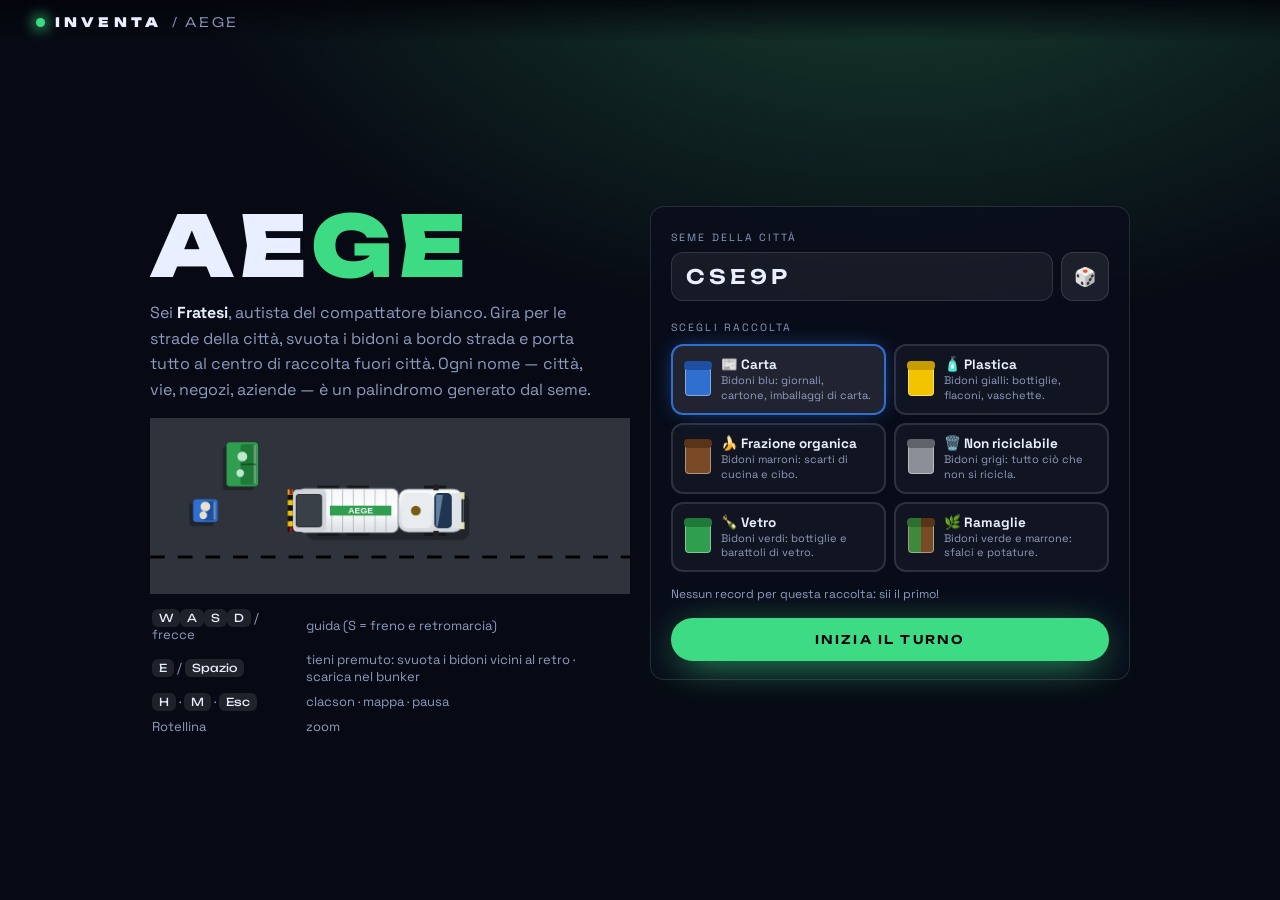
==== aege.html @ fedf2d28 "AEGE: gioco di raccolta rifiuti con compattatore, nomi palindromi, scelta della raccolta Co-Authored" ====
<!doctype html>
<html lang="it">
<head>
<meta charset="utf-8">
<meta name="viewport" content="width=device-width,initial-scale=1,maximum-scale=1,user-scalable=no,viewport-fit=cover">
<meta name="theme-color" content="#05060d">
<title>Inventa · AEGE</title>
<meta name="description" content="AEGE: guida il compattatore bianco e svuota i bidoni della raccolta differenziata. Città, aziende e strade sono palindromi generati dal seme.">
<link rel="icon" href="data:image/svg+xml,%3Csvg xmlns='http://www.w3.org/2000/svg' viewBox='0 0 64 64'%3E%3Crect width='64' height='64' rx='10' fill='%2305060d'/%3E%3Crect x='6' y='22' width='36' height='20' rx='3' fill='%23ffffff'/%3E%3Crect x='44' y='28' width='14' height='14' rx='3' fill='%23e9efff'/%3E%3Crect x='10' y='30' width='24' height='5' fill='%232f9e4f'/%3E%3Ccircle cx='16' cy='46' r='5' fill='%23888'/%3E%3Ccircle cx='48' cy='46' r='5' fill='%23888'/%3E%3C/svg%3E">
<link rel="preconnect" href="https://fonts.googleapis.com">
<link href="https://fonts.googleapis.com/css2?family=Space+Grotesk:wght@300;400;500;700&family=Unbounded:wght@300;600;900&display=swap" rel="stylesheet">
<link rel="stylesheet" href="shared.css">
<style>
:root{--ac:#3ddc84;--gl:rgba(10,14,28,.78)}
html,body{height:100%;overflow:hidden;overscroll-behavior:none;touch-action:manipulation;user-select:none;-webkit-user-select:none}
#cv{position:fixed;inset:0;width:100%;height:100%;display:block;background:#0b1018;touch-action:none}
.hide{display:none!important}
.glass{background:var(--gl);border:1px solid var(--line);border-radius:14px;backdrop-filter:blur(10px);-webkit-backdrop-filter:blur(10px)}
#hud{position:fixed;inset:0;pointer-events:none;z-index:5}
#hud>*{position:absolute}
#hl{left:max(12px,env(safe-area-inset-left));top:max(10px,env(safe-area-inset-top));display:flex;flex-direction:column;gap:6px;align-items:flex-start}
.chip{display:inline-flex;align-items:center;gap:8px;padding:7px 12px;border-radius:99px;font-size:13px;font-weight:500;letter-spacing:.02em}
.chip b{font-family:var(--disp);font-weight:600;color:var(--ac)}
.dot{width:12px;height:12px;border-radius:4px;display:inline-block;border:1px solid rgba(255,255,255,.5)}
#hr{right:max(12px,env(safe-area-inset-right));top:max(10px,env(safe-area-inset-top));display:flex;flex-direction:column;gap:8px;align-items:flex-end}
#hbtn{display:flex;gap:6px;pointer-events:auto}
#hbtn button{width:40px;height:40px;border-radius:12px;display:grid;place-items:center;font-size:17px}
#obj{left:50%;top:max(10px,env(safe-area-inset-top));transform:translateX(-50%);padding:8px 16px;font-size:13px;text-align:center;max-width:min(520px,52vw)}
#obj small{display:block;color:var(--dim);font-size:11px;letter-spacing:.06em}
#dash{left:50%;bottom:max(12px,env(safe-area-inset-bottom));transform:translateX(-50%);display:flex;align-items:flex-end;gap:16px;padding:10px 18px}
#spd{font-family:var(--disp);font-weight:900;font-size:36px;line-height:1;min-width:2.3ch;text-align:right}
#spd small{font-size:11px;font-weight:300;letter-spacing:.12em;margin-left:4px;color:var(--dim)}
.gauge{display:flex;flex-direction:column;gap:5px;min-width:150px}
.gauge .lb{white-space:nowrap;gap:8px;font-size:10.5px;letter-spacing:.1em;color:var(--dim);text-transform:uppercase;display:flex;justify-content:space-between}
.gauge i{height:8px;border-radius:9px;background:rgba(255,255,255,.14);overflow:hidden;display:block}.gauge i b{display:block;height:100%;background:var(--ac);transition:width .15s}
.gauge.full i b{background:#ff7a3d}
#prompt{left:50%;bottom:calc(max(12px,env(safe-area-inset-bottom)) + 84px);transform:translateX(-50%);padding:9px 16px;font-size:14px;text-align:center;white-space:nowrap;max-width:92vw;overflow:hidden;text-overflow:ellipsis}
#prompt kbd{font-family:var(--disp);background:var(--ac);color:#04160c;border-radius:6px;padding:2px 7px;margin-right:6px;font-size:12px}
#mini{right:max(12px,env(safe-area-inset-right));bottom:max(12px,env(safe-area-inset-bottom));width:198px;height:144px;border-radius:12px;border:2px solid rgba(255,255,255,.28);box-shadow:0 8px 30px rgba(0,0,0,.5);pointer-events:auto}
#touch{inset:0;pointer-events:none}
#touch button{position:absolute;pointer-events:auto;border-radius:50%;width:68px;height:68px;background:rgba(10,14,28,.55);border:1px solid rgba(255,255,255,.22);font-size:24px;display:grid;place-items:center;touch-action:none}
#touch button.on,#touch button:active{background:rgba(61,220,132,.45)}
#tL{left:14px;bottom:20px}#tR{left:92px;bottom:20px}
#tG{right:14px;bottom:20px}#tB{right:92px;bottom:20px}
#tA{right:20px;bottom:104px;width:84px!important;height:84px!important;font-size:30px!important;background:rgba(61,220,132,.35)!important}
.mob #mini{width:120px;height:88px;bottom:auto;top:max(60px,env(safe-area-inset-top));right:max(10px,env(safe-area-inset-right))}
.mob #hbtn{display:none}
.mob #dash{bottom:max(100px,calc(env(safe-area-inset-bottom) + 100px));padding:7px 12px;gap:10px}
.mob #spd{font-size:26px}.mob .gauge{min-width:100px}
.mob #prompt{bottom:calc(max(12px,env(safe-area-inset-bottom)) + 168px);font-size:13px}
.mob #obj{left:12px;transform:none;top:calc(max(8px,env(safe-area-inset-top)) + 84px);max-width:calc(100vw - 150px);text-align:left;font-size:12px;padding:6px 12px}
.mob #hl{flex-direction:row;flex-wrap:wrap;max-width:calc(100vw - 150px);gap:5px}
.mob .chip{font-size:11.5px;padding:5px 10px;gap:6px}
.mob #hr{top:auto;bottom:max(10px,env(safe-area-inset-bottom));right:auto;left:50%;transform:translateX(-50%);display:none}
#toast{top:max(150px,calc(env(safe-area-inset-top) + 150px))!important;white-space:normal;max-width:min(560px,92vw);text-align:center;border-radius:18px;line-height:1.4}
/* modali */
#modal{position:fixed;inset:0;z-index:20;display:grid;place-items:center;background:rgba(2,4,10,.6);backdrop-filter:blur(4px);padding:14px}
#modal .box{width:min(620px,100%);max-height:calc(100vh - 28px);overflow:auto;padding:22px 24px;background:rgba(12,16,32,.96);border:1px solid var(--line);border-radius:18px;box-shadow:0 30px 80px rgba(0,0,0,.6);touch-action:pan-y}
#modal h2{font-family:var(--disp);font-weight:900;font-size:20px;letter-spacing:.06em;margin-bottom:4px}
#modal .sub{color:var(--dim);font-size:13px;margin-bottom:10px;line-height:1.5}
.kv{display:grid;grid-template-columns:repeat(auto-fit,minmax(130px,1fr));gap:8px;margin:10px 0}
.kv div{padding:9px 11px;border-radius:12px;background:rgba(255,255,255,.05);font-size:11px;color:var(--dim);letter-spacing:.06em;text-transform:uppercase}
.kv b{display:block;font-family:var(--disp);font-size:17px;color:var(--ink);letter-spacing:0;margin-top:2px;text-transform:none}
.stars{font-size:34px;letter-spacing:6px;color:#ffd24d;margin:6px 0}
.mb{font-family:var(--disp);font-weight:600;font-size:11px;letter-spacing:.14em;text-transform:uppercase;padding:11px 18px;border-radius:99px;background:var(--ac);color:#04160c;pointer-events:auto;white-space:nowrap}
.mb.gh{background:rgba(255,255,255,.08);color:var(--ink);border:1px solid var(--line)}
.btns{display:flex;gap:8px;flex-wrap:wrap;margin-top:14px}
/* mappa */
#mapov{position:fixed;inset:0;z-index:18;background:rgba(5,8,15,.92);display:grid;place-items:center;padding:14px}
#mapov canvas{max-width:100%;max-height:calc(100vh - 28px);border-radius:14px;border:1px solid var(--line)}
#mapclose{position:absolute;left:12px;top:12px;width:42px;height:42px;border-radius:50%;font-size:17px;background:var(--gl);border:1px solid var(--line)}
/* start */
#start{position:fixed;inset:0;z-index:25;overflow:auto;background:radial-gradient(1200px 700px at 70% -10%,#17402f 0,#070a14 60%),#05060d;display:grid;place-items:center;padding:70px 20px 24px;touch-action:pan-y}
#start .in{width:min(980px,100%);display:grid;grid-template-columns:1fr 1fr;gap:20px;align-items:start}
@media(max-width:820px){#start .in{grid-template-columns:minmax(0,1fr)}#start{place-items:start center}}
#start .in>*{min-width:0}
#start h1{font-family:var(--disp);font-weight:900;font-size:clamp(46px,9vw,84px);letter-spacing:.06em;line-height:.95}
#start h1 span{color:var(--ac)}
#start .lead{color:var(--dim);margin:14px 0 16px;line-height:1.6;max-width:46ch}
#start .pn{padding:18px 20px}
#start label,.lbl{font-size:10.5px;letter-spacing:.2em;text-transform:uppercase;color:var(--dim)}
.seedrow{display:flex;gap:8px;margin:6px 0 14px}
.seedrow input{flex:1;font-family:var(--disp);font-weight:600;font-size:20px;letter-spacing:.2em;text-transform:uppercase;background:rgba(255,255,255,.06);border:1px solid var(--line);border-radius:12px;padding:11px 14px;color:var(--ink);min-width:0;outline:none;user-select:text;-webkit-user-select:text}
.seedrow input:focus{border-color:var(--ac)}
.seedrow button{width:48px;border-radius:12px;background:rgba(255,255,255,.08);border:1px solid var(--line);font-size:18px}
#kinds{display:grid;grid-template-columns:repeat(2,1fr);gap:8px;margin:8px 0 14px}
.kc{display:flex;gap:10px;align-items:center;text-align:left;padding:10px 12px;border-radius:12px;border:2px solid var(--line);background:rgba(255,255,255,.04)}
.kc.on{border-color:var(--c);background:rgba(255,255,255,.1);box-shadow:0 0 22px -8px var(--c)}
.kc .bn{width:26px;height:32px;border-radius:5px 5px 4px 4px;background:var(--c);position:relative;flex:none;border:1px solid rgba(255,255,255,.4)}
.kc .bn::before{content:'';position:absolute;left:-2px;right:-2px;top:-4px;height:9px;border-radius:4px;background:var(--l)}
.kc.two .bn{background:linear-gradient(90deg,#3d8a3d 50%,#7a4a27 50%)}
.kc.two .bn::before{background:linear-gradient(90deg,#2f6f2f 50%,#5a3419 50%)}
.kc .nm{font-weight:700;font-size:13.5px}.kc .ds{font-size:11px;color:var(--dim);line-height:1.35}
#best{font-size:12px;color:var(--dim);margin:10px 0}
.help td{padding:3px 12px 3px 0;font-size:13px;color:var(--dim)}.help kbd{font-family:var(--disp);font-size:11px;background:rgba(255,255,255,.1);border-radius:6px;padding:2px 7px;color:var(--ink)}
.mob .help{display:none}
#start .btn{width:100%;margin-top:6px}
#truckprev{width:100%;height:auto;display:block;margin:12px 0 4px}
@media(max-width:640px){#modal .box{padding:16px 14px}.top{display:none}#kinds{grid-template-columns:1fr}}
</style>
</head>
<body>
<canvas id="cv"></canvas>

<div id="hud" class="hide">
  <div id="hl">
    <div class="chip glass">⏱ <b id="hTime">20:00</b></div>
    <div class="chip glass">♻ <b id="hBins">0/0</b></div>
    <div class="chip glass">★ <b id="hScore">0</b></div>
  </div>
  <div id="obj" class="glass"><span id="oT">—</span><small id="oS"></small></div>
  <div id="hr">
    <div class="chip glass"><span class="dot" id="hDot"></span><b id="hKind" style="color:var(--ink)">—</b></div>
    <div id="hbtn">
      <button class="glass" id="bMap" title="Mappa (M)">🗺</button>
      <button class="glass" id="bSnd" title="Audio">🔊</button>
      <button class="glass" id="bPause" title="Pausa (Esc)">⏸</button>
    </div>
  </div>
  <div id="dash" class="glass">
    <div id="spd">0<small>km/h</small></div>
    <div class="gauge" id="gLoad"><div class="lb"><span>Carico</span><span id="gTxt">0 / 0 L</span></div><i><b id="gBar" style="width:0"></b></i></div>
  </div>
  <div id="prompt" class="glass hide"></div>
  <canvas id="mini" class="glass" width="396" height="288"></canvas>
  <div id="touch" class="hide">
    <button id="tL">◀</button><button id="tR">▶</button>
    <button id="tB">▼</button><button id="tG">▲</button>
    <button id="tA">♻</button>
  </div>
</div>

<div id="mapov" class="hide"><button id="mapclose">✕</button><canvas id="mapcv"></canvas></div>
<div id="modal" class="hide"><div class="box" id="mbox"></div></div>
<div id="toast"></div>

<div id="start">
  <div class="top"><a class="brand" href="index.html"><i></i>INVENTA <span class="crumb">/ AEGE</span></a></div>
  <div class="in">
    <div>
      <h1>AE<span>GE</span></h1>
      <p class="lead">Sei <b style="color:var(--ink)">Fratesi</b>, autista del compattatore bianco. Gira per le strade della città, svuota i bidoni a bordo strada e porta tutto al centro di raccolta fuori città. Ogni nome — città, vie, negozi, aziende — è un palindromo generato dal seme.</p>
      <canvas id="truckprev" width="520" height="190"></canvas>
      <table class="help" style="margin-top:10px">
        <tr><td><kbd>W</kbd><kbd>A</kbd><kbd>S</kbd><kbd>D</kbd> / frecce</td><td>guida (S = freno e retromarcia)</td></tr>
        <tr><td><kbd>E</kbd> / <kbd>Spazio</kbd></td><td>tieni premuto: svuota i bidoni vicini al retro · scarica nel bunker</td></tr>
        <tr><td><kbd>H</kbd> · <kbd>M</kbd> · <kbd>Esc</kbd></td><td>clacson · mappa · pausa</td></tr>
        <tr><td>Rotellina</td><td>zoom</td></tr>
      </table>
    </div>
    <div class="glass pn">
      <label>Seme della città</label>
      <div class="seedrow"><input id="seedIn" maxlength="12" autocomplete="off" spellcheck="false"><button id="dice" title="Nuovo seme">🎲</button></div>
      <label>Scegli raccolta</label>
      <div id="kinds"></div>
      <div id="best"></div>
      <button class="btn" id="go">Inizia il turno</button>
    </div>
  </div>
</div>
<script src="aege/gen.js"></script>
<script src="aege/render.js"></script>
<script src="aege/game.js"></script>
</body>
</html>
---- shared.css ----
/* Inventa · stile condiviso (hub + strumenti) */
:root{
  --bg:#03040a; --ink:#e9efff; --dim:#8f9bbd; --ac:#35d0ff;
  --glass:rgba(14,18,36,.62); --line:rgba(255,255,255,.12);
  --disp:'Unbounded','Space Grotesk',system-ui,sans-serif;
  --body:'Space Grotesk',system-ui,-apple-system,'Segoe UI',sans-serif;
}
*{box-sizing:border-box;margin:0;padding:0;-webkit-tap-highlight-color:transparent}
html{background:var(--bg)}
body{min-height:100%;background:var(--bg);color:var(--ink);font-family:var(--body);overflow-x:hidden}
button{font:inherit;color:inherit;background:none;border:0;cursor:pointer}
a{color:inherit}
.top{position:fixed;left:0;right:0;top:0;z-index:10;display:flex;justify-content:space-between;align-items:center;padding:max(14px,env(safe-area-inset-top)) clamp(14px,3vw,36px) 12px;background:linear-gradient(180deg,rgba(3,4,10,.85),transparent)}
.brand{font-family:var(--disp);font-weight:900;letter-spacing:.32em;font-size:13px;display:flex;gap:10px;align-items:center;text-decoration:none;color:var(--ink)}
.brand i{width:9px;height:9px;border-radius:50%;background:var(--ac);box-shadow:0 0 14px 2px var(--ac);display:inline-block;animation:beat 1.6s infinite}
.brand .crumb{color:var(--dim);font-weight:300;letter-spacing:.2em}
@keyframes beat{50%{transform:scale(.55);opacity:.5}}
.tools{display:flex;gap:8px;flex-wrap:wrap;justify-content:flex-end}
.pill{font-size:12px;letter-spacing:.08em;text-transform:uppercase;padding:9px 14px;border-radius:99px;background:var(--glass);border:1px solid var(--line);backdrop-filter:blur(10px);-webkit-backdrop-filter:blur(10px);transition:.25s;white-space:nowrap;text-decoration:none;display:inline-block}
.pill:hover{border-color:var(--ac);box-shadow:0 0 18px -4px var(--ac);transform:translateY(-1px)}
.pill b{color:var(--ac);font-weight:700}
.pill.off{opacity:.5}
.btn{font-family:var(--disp);font-weight:600;font-size:12px;letter-spacing:.18em;text-transform:uppercase;padding:14px 22px;border-radius:99px;color:#04060f;background:var(--ac);box-shadow:0 8px 40px -10px var(--ac);transition:transform .2s,box-shadow .3s,filter .2s}
.btn:hover{transform:translateY(-2px);filter:brightness(1.12)}
.btn:active{transform:scale(.97)}
.btn.ghost{color:var(--ink);background:rgba(255,255,255,.06);border:1px solid var(--line);box-shadow:none}
.btn.ghost:hover{border-color:var(--ac);box-shadow:0 0 22px -8px var(--ac)}
#toast{position:fixed;left:50%;top:max(70px,env(safe-area-inset-top));transform:translate(-50%,-20px);opacity:0;z-index:30;padding:11px 20px;border-radius:99px;background:rgba(10,14,30,.88);border:1px solid var(--ac);backdrop-filter:blur(10px);font-size:13px;letter-spacing:.06em;transition:.45s;pointer-events:none;box-shadow:0 0 30px -6px var(--ac);white-space:nowrap;max-width:92vw;overflow:hidden;text-overflow:ellipsis}
#toast.show{opacity:1;transform:translate(-50%,0)}
@media (max-width:640px){.pill{padding:8px 11px;font-size:11px}.brand{font-size:11px}}
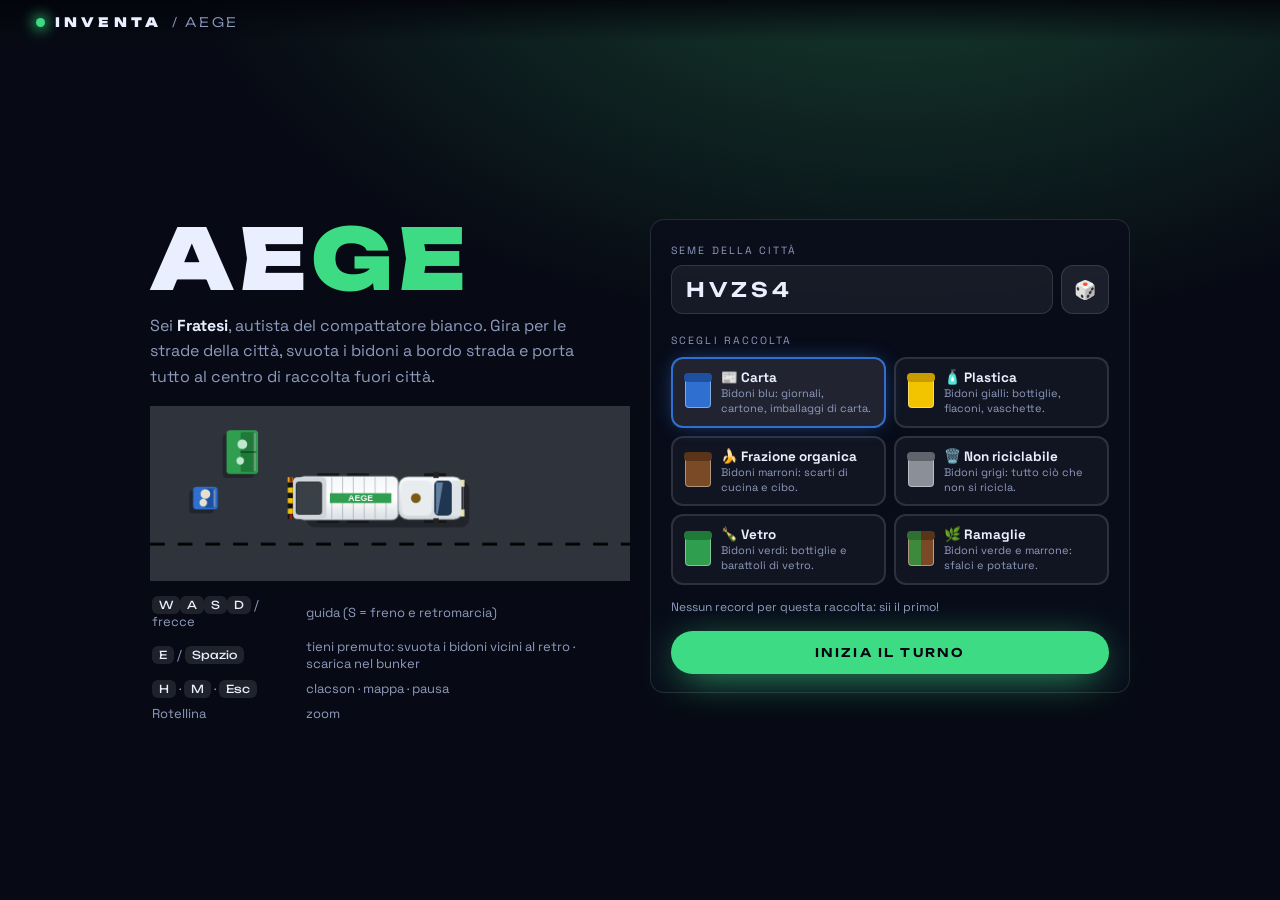
==== commit 03ff7cdf: "AEGE: i palindromi restano un easter egg, tolti dai testi Co-Authored-By: Claude Sonnet 5.5 <noreply" ====
--- a/aege.html
+++ b/aege.html
@@ -5,7 +5,7 @@
 <meta name="viewport" content="width=device-width,initial-scale=1,maximum-scale=1,user-scalable=no,viewport-fit=cover">
 <meta name="theme-color" content="#05060d">
 <title>Inventa · AEGE</title>
-<meta name="description" content="AEGE: guida il compattatore bianco e svuota i bidoni della raccolta differenziata. Città, aziende e strade sono palindromi generati dal seme.">
+<meta name="description" content="AEGE: guida il compattatore bianco e svuota i bidoni della raccolta differenziata.">
 <link rel="icon" href="data:image/svg+xml,%3Csvg xmlns='http://www.w3.org/2000/svg' viewBox='0 0 64 64'%3E%3Crect width='64' height='64' rx='10' fill='%2305060d'/%3E%3Crect x='6' y='22' width='36' height='20' rx='3' fill='%23ffffff'/%3E%3Crect x='44' y='28' width='14' height='14' rx='3' fill='%23e9efff'/%3E%3Crect x='10' y='30' width='24' height='5' fill='%232f9e4f'/%3E%3Ccircle cx='16' cy='46' r='5' fill='%23888'/%3E%3Ccircle cx='48' cy='46' r='5' fill='%23888'/%3E%3C/svg%3E">
 <link rel="preconnect" href="https://fonts.googleapis.com">
 <link href="https://fonts.googleapis.com/css2?family=Space+Grotesk:wght@300;400;500;700&family=Unbounded:wght@300;600;900&display=swap" rel="stylesheet">
@@ -139,7 +139,7 @@
   <div class="in">
     <div>
       <h1>AE<span>GE</span></h1>
-      <p class="lead">Sei <b style="color:var(--ink)">Fratesi</b>, autista del compattatore bianco. Gira per le strade della città, svuota i bidoni a bordo strada e porta tutto al centro di raccolta fuori città. Ogni nome — città, vie, negozi, aziende — è un palindromo generato dal seme.</p>
+      <p class="lead">Sei <b style="color:var(--ink)">Fratesi</b>, autista del compattatore bianco. Gira per le strade della città, svuota i bidoni a bordo strada e porta tutto al centro di raccolta fuori città.</p>
       <canvas id="truckprev" width="520" height="190"></canvas>
       <table class="help" style="margin-top:10px">
         <tr><td><kbd>W</kbd><kbd>A</kbd><kbd>S</kbd><kbd>D</kbd> / frecce</td><td>guida (S = freno e retromarcia)</td></tr>
